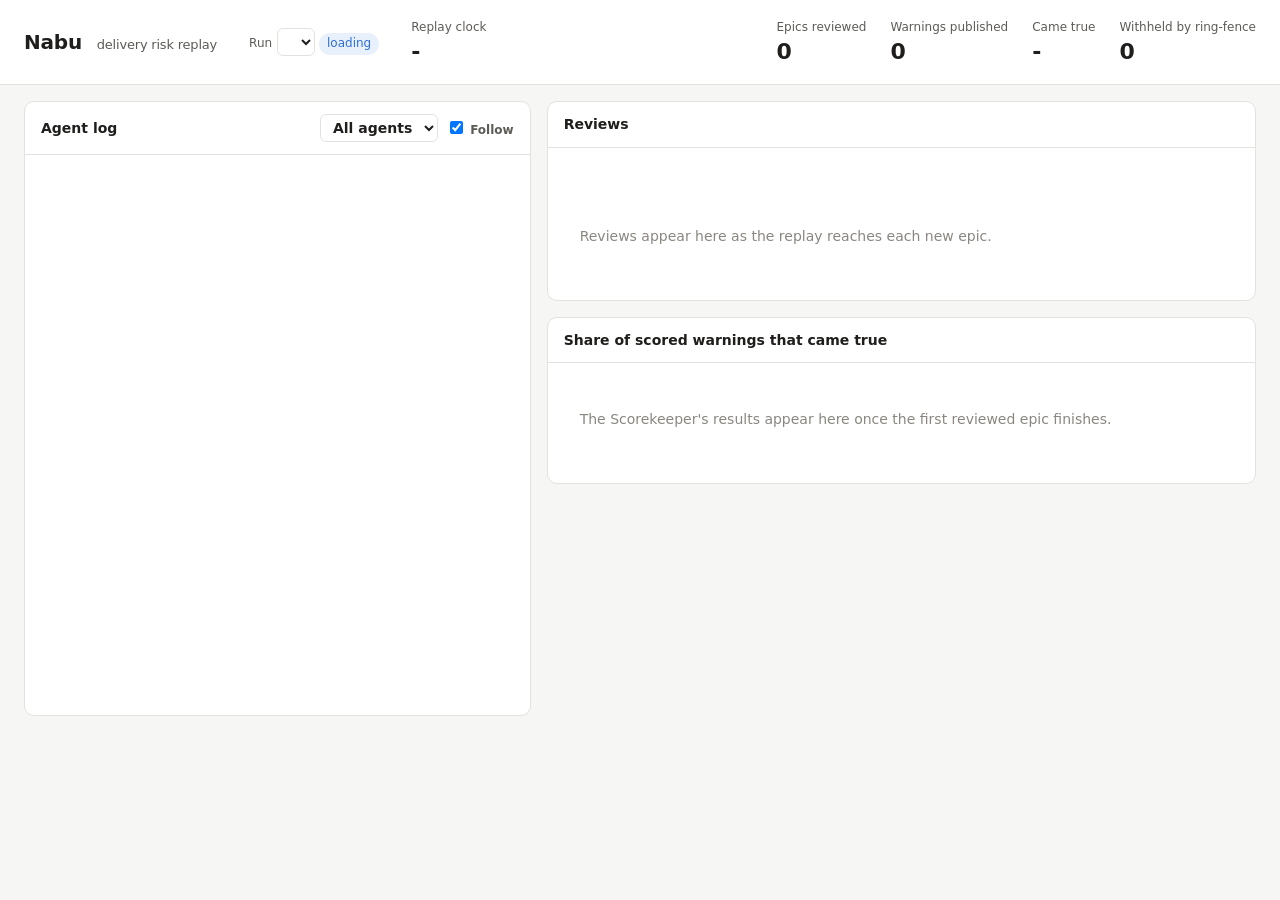
==== web/index.html @ b80f7b8a "Add replay interface and demo project shortlist Co-Authored-By: Claude Opus 5.5 (1M context) <norepl" ====
<!doctype html>
<html lang="en">
<head>
<meta charset="utf-8">
<meta name="viewport" content="width=device-width, initial-scale=1">
<title>Nabu Replay</title>
<style>
:root {
  --bg: #f6f6f4; --surface: #ffffff; --border: #e3e2de; --grid: #ecebe7;
  --ink: #1f1e1c; --ink-2: #5d5b56; --ink-3: #8a8780;
  --accent: #2f6fd6; --accent-tint: #e8f0fc;
  --good: #1f8a4c; --good-tint: #e5f4ea; --bad: #c2412d; --bad-tint: #fbe9e5;
  --warn: #a8650a; --warn-tint: #fbf1de;
  --mono: ui-monospace, SFMono-Regular, Menlo, Consolas, monospace;
}
@media (prefers-color-scheme: dark) {
  :root:not([data-theme="light"]) {
    --bg: #151514; --surface: #1e1e1c; --border: #33322f; --grid: #2a2927;
    --ink: #ecebe7; --ink-2: #b3b0a9; --ink-3: #85827b;
    --accent: #6b9ef0; --accent-tint: #1d2a40;
    --good: #4cc27c; --good-tint: #18301f; --bad: #ef7a64; --bad-tint: #3a1f19;
    --warn: #e0a447; --warn-tint: #352816;
  }
}
* { box-sizing: border-box; }
body { margin: 0; background: var(--bg); color: var(--ink); font: 14px/1.45 system-ui, -apple-system, "Segoe UI", sans-serif; }
header { padding: 16px 24px; display: flex; flex-wrap: wrap; gap: 16px 32px; align-items: center; border-bottom: 1px solid var(--border); background: var(--surface); }
h1 { font-size: 20px; margin: 0; letter-spacing: -0.01em; }
h1 small { font-weight: 400; color: var(--ink-2); font-size: 13px; margin-left: 8px; }
.pill { display: inline-block; padding: 2px 8px; border-radius: 999px; font-size: 12px; background: var(--accent-tint); color: var(--accent); }
.pill.finished { background: var(--good-tint); color: var(--good); }
.clock { font-variant-numeric: tabular-nums; }
.clock b { font-size: 22px; display: block; }
.label { color: var(--ink-2); font-size: 12px; }
.tiles { display: flex; gap: 24px; flex-wrap: wrap; margin-left: auto; }
.tile b { display: block; font-size: 22px; font-variant-numeric: tabular-nums; }
select { font: inherit; color: var(--ink); background: var(--surface); border: 1px solid var(--border); border-radius: 6px; padding: 4px 8px; }
main { display: grid; align-items: start; grid-template-columns: minmax(0, 5fr) minmax(0, 7fr); gap: 16px; padding: 16px 24px; }
.panel { background: var(--surface); border: 1px solid var(--border); border-radius: 10px; min-width: 0; }
.panel > h2 { font-size: 14px; margin: 0; padding: 12px 16px; border-bottom: 1px solid var(--border); display: flex; align-items: center; gap: 8px; }
.panel > h2 .spacer { flex: 1; }
#log { height: 560px; overflow: auto; font-size: 12.5px; }
.row { display: grid; grid-template-columns: 78px 120px 1fr; gap: 8px; padding: 5px 16px; border-bottom: 1px solid var(--grid); }
.row .when { color: var(--ink-3); font-family: var(--mono); font-size: 11.5px; }
.row .who { color: var(--ink-2); font-weight: 600; }
.row .kind { color: var(--ink-3); margin-right: 6px; }
.row.k-hit .kind { color: var(--good); } .row.k-miss .kind { color: var(--bad); }
.row.k-suppressed .kind, .row.k-revise .kind, .row.k-recovered .kind { color: var(--warn); }
.row.new { animation: flash 1.2s ease-out; }
@keyframes flash { from { background: var(--accent-tint); } to { background: transparent; } }
.right { display: grid; gap: 16px; align-content: start; min-width: 0; }
#epics { display: flex; flex-wrap: wrap; gap: 6px; padding: 12px 16px; }
.epic { border: 1px solid var(--border); background: var(--surface); color: var(--ink); border-radius: 8px; padding: 4px 10px; cursor: pointer; font: inherit; font-size: 12.5px; }
.epic[aria-pressed="true"] { border-color: var(--accent); background: var(--accent-tint); }
.epic .n { color: var(--ink-3); margin-left: 4px; }
#review { padding: 16px; }
#review h3 { margin: 0 0 4px; font-size: 17px; }
.summary { color: var(--ink-2); margin: 0 0 12px; }
.forecast { display: flex; gap: 24px; margin: 0 0 16px; }
.forecast b { font-size: 18px; display: block; font-variant-numeric: tabular-nums; }
.warning { border: 1px solid var(--border); border-radius: 8px; padding: 12px; margin-bottom: 10px; }
.warning .meta { display: flex; gap: 8px; align-items: center; font-size: 12px; color: var(--ink-2); margin-bottom: 4px; }
.outcome { margin-left: auto; padding: 1px 8px; border-radius: 999px; font-size: 12px; }
.outcome.hit { background: var(--good-tint); color: var(--good); }
.outcome.miss { background: var(--bad-tint); color: var(--bad); }
.outcome.pending { background: var(--grid); color: var(--ink-2); }
.cites { margin: 8px 0 0; padding: 0; list-style: none; font-size: 12.5px; color: var(--ink-2); }
.cites li { padding: 2px 0; }
.cites code { font-family: var(--mono); font-size: 11.5px; color: var(--ink); }
.fence { border: 1px dashed var(--warn); background: var(--warn-tint); color: var(--ink); border-radius: 8px; padding: 10px 12px; margin-bottom: 10px; font-size: 13px; }
.missing { margin: 4px 0 0 18px; padding: 0; }
.empty { color: var(--ink-3); padding: 24px 16px; }
#chart { padding: 8px 16px 16px; position: relative; }
#chart svg { width: 100%; height: auto; display: block; }
#chart .axis { stroke: var(--border); } #chart .gridline { stroke: var(--grid); }
#chart text { fill: var(--ink-2); font-size: 11px; }
#tip { position: absolute; pointer-events: none; background: var(--ink); color: var(--surface); font-size: 12px; padding: 6px 8px; border-radius: 6px; display: none; white-space: nowrap; }
.mock { background: var(--warn-tint); color: var(--warn); }
@media (max-width: 900px) { main { grid-template-columns: 1fr; padding: 16px; } header { padding: 16px; } #log { height: 360px; } .row { grid-template-columns: 84px 1fr; } .row > span:last-child { grid-column: 1 / -1; } .tiles { margin-left: 0; } }
</style>
</head>
<body>
<header>
  <h1>Nabu <small>delivery risk replay</small></h1>
  <div><span class="label">Run</span> <select id="run"></select> <span id="status" class="pill">loading</span></div>
  <div class="clock"><span class="label">Replay clock</span><b id="clock">-</b></div>
  <div class="tiles">
    <div class="tile"><span class="label">Epics reviewed</span><b id="t-reviews">0</b></div>
    <div class="tile"><span class="label">Warnings published</span><b id="t-warnings">0</b></div>
    <div class="tile"><span class="label">Came true</span><b id="t-acc">-</b></div>
    <div class="tile"><span class="label">Withheld by ring-fence</span><b id="t-fence">0</b></div>
  </div>
</header>
<main>
  <section class="panel">
    <h2>Agent log <span class="spacer"></span>
      <select id="agent-filter" aria-label="Filter by agent"><option value="">All agents</option></select>
      <label class="label"><input type="checkbox" id="follow" checked> Follow</label>
    </h2>
    <div id="log" role="log" aria-live="polite"></div>
  </section>
  <div class="right">
    <section class="panel">
      <h2>Reviews <span class="spacer"></span><span class="label" id="viewer"></span></h2>
      <div id="epics"></div>
      <div id="review"><p class="empty">Reviews appear here as the replay reaches each new epic.</p></div>
    </section>
    <section class="panel">
      <h2>Share of scored warnings that came true</h2>
      <div id="chart"><p class="empty">The Scorekeeper's results appear here once the first reviewed epic finishes.</p><div id="tip"></div></div>
    </section>
  </div>
</main>
<script>
const AGENT = { replay: "Replay clock", planner: "Planner", data_quality: "Data quality", estimator: "Estimator",
  dependency_hunter: "Dependency hunter", gap_finder: "Gap finder", critic: "Critic", writer: "Writer",
  scorekeeper: "Scorekeeper", historian: "Historian" };
const $ = id => document.getElementById(id);
const esc = s => String(s ?? "").replace(/[&<>"]/g, c => ({ "&": "&amp;", "<": "&lt;", ">": "&gt;", '"': "&quot;" }[c]));
const day = iso => iso ? iso.slice(0, 10) : "";
const params = new URLSearchParams(location.search);
let run = params.get("run"), after = 0, data = null, selected = null, timer = null;
const seenAgents = new Set();

async function init() {
  const runs = await (await fetch("/api/runs")).json();
  if (!runs.length) { $("status").textContent = "no runs yet"; return; }
  run = run || runs[0].id;
  $("run").innerHTML = runs.map(r => `<option ${r.id === run ? "selected" : ""}>${esc(r.id)}</option>`).join("");
  $("run").onchange = () => { location.search = "?run=" + encodeURIComponent($("run").value); };
  $("agent-filter").onchange = applyFilter;
  poll();
}

async function poll() {
  try {
    const res = await fetch(`/api/state?run=${encodeURIComponent(run)}&after=${after}`);
    if (res.ok) render(await res.json());
  } catch (e) { /* server restarting; try again */ }
  const done = data && data.run.status === "finished";
  timer = setTimeout(poll, done ? 10000 : 1500);
}

function render(s) {
  const first = data === null;
  data = s;
  const r = s.run;
  $("status").textContent = r.status;
  $("status").className = "pill " + (r.status === "finished" ? "finished" : "");
  $("clock").textContent = day(r.clock) || "-";
  $("viewer").textContent = `Reader sees: ${r.viewer_scopes.join(", ")}`;
  appendLog(s.log, first);
  if (s.log.length) after = s.log[s.log.length - 1].seq;
  const published = s.reviews.reduce((n, v) => n + v.report.warnings.length, 0);
  const fenced = s.reviews.reduce((n, v) => n + (v.report.suppressed_by_ring_fence || 0), 0);
  const scored = Object.values(s.scores), hits = scored.filter(x => x.hit).length;
  $("t-reviews").textContent = s.reviews.length;
  $("t-warnings").textContent = published;
  $("t-acc").textContent = scored.length ? `${Math.round(100 * hits / scored.length)}% (${hits}/${scored.length})` : "-";
  $("t-fence").textContent = fenced;
  renderEpics(s);
  renderChart(r.stats.accuracy || []);
}

function appendLog(rows, first) {
  const box = $("log");
  const filter = $("agent-filter").value;
  const frag = document.createDocumentFragment();
  for (const e of rows) {
    if (!seenAgents.has(e.agent)) {
      seenAgents.add(e.agent);
      $("agent-filter").insertAdjacentHTML("beforeend", `<option value="${esc(e.agent)}">${esc(AGENT[e.agent] || e.agent)}</option>`);
    }
    const div = document.createElement("div");
    div.className = `row k-${e.kind}${first ? "" : " new"}`;
    div.dataset.agent = e.agent;
    if (filter && e.agent !== filter) div.hidden = true;
    div.innerHTML = `<span class="when">${esc(day(e.sim_at))}</span><span class="who">${esc(AGENT[e.agent] || e.agent)}</span>` +
      `<span><span class="kind">${esc(e.kind)}</span>${esc(e.message)}</span>`;
    frag.appendChild(div);
  }
  box.appendChild(frag);
  if ($("follow").checked && rows.length) box.scrollTop = box.scrollHeight;
}

function applyFilter() {
  const f = $("agent-filter").value;
  for (const row of $("log").children) row.hidden = !!f && row.dataset.agent !== f;
}

function renderEpics(s) {
  if (!s.reviews.length) return;
  if (!selected || !s.reviews.some(v => v.epic_id === selected)) selected = s.reviews[s.reviews.length - 1].epic_id;
  $("epics").innerHTML = s.reviews.map(v => {
    const n = v.report.warnings.length;
    return `<button class="epic" aria-pressed="${v.epic_id === selected}" data-id="${esc(v.epic_id)}">${esc(v.report.epic)}<span class="n">${n}</span></button>`;
  }).join("");
  for (const b of $("epics").children) b.onclick = () => { selected = b.dataset.id; renderEpics(data); };
  renderReview(s.reviews.find(v => v.epic_id === selected), s);
}

function renderReview(v, s) {
  const r = v.report, f = r.forecast || {};
  const fmt = d => d == null ? "-" : `${d} days`;
  let html = `<h3>${esc(r.epic)} ${esc(r.title)}</h3><p class="summary">Reviewed as of ${esc(day(r.as_of))}, using only what was known then.</p>`;
  html += `<div class="forecast"><div><span class="label">P50</span><b>${fmt(f.p50_days)}</b></div><div><span class="label">P90</span><b>${fmt(f.p90_days)}</b></div></div>`;
  if (r.suppressed_by_ring_fence) {
    html += `<div class="fence">${r.suppressed_by_ring_fence} warning${r.suppressed_by_ring_fence > 1 ? "s" : ""} withheld: the evidence is in a scope this reader can't see.</div>`;
  }
  if (!r.warnings.length) html += `<p class="empty">No warnings passed the critic for this epic.</p>`;
  for (const w of r.warnings) {
    const sc = s.scores[w.id];
    const out = sc ? (sc.hit ? `<span class="outcome hit">&#10003; Came true</span>` : `<span class="outcome miss">&#10007; Didn't happen</span>`)
                   : `<span class="outcome pending">Waiting for outcome</span>`;
    const cites = w.evidence.map(id => {
      const it = s.items[id];
      return `<li><code>${esc(it ? it.key : id)}</code> ${esc(it ? it.title : "")}</li>`;
    }).join("");
    html += `<div class="warning"><div class="meta"><b>${esc(AGENT[w.agent] || w.agent)}</b><span>${esc(w.confidence || "")} confidence</span>${out}</div>` +
      `<div>${esc(w.claim)}</div>${sc && sc.detail ? `<div class="label">${esc(sc.detail)}</div>` : ""}` +
      `<ul class="cites">${cites}</ul></div>`;
  }
  if (r.missing_tickets && r.missing_tickets.length) {
    html += `<div class="label">Suggested missing tickets</div><ul class="missing">${r.missing_tickets.map(t => `<li>${esc(t)}</li>`).join("")}</ul>`;
  }
  $("review").innerHTML = html;
}

function renderChart(points) {
  const box = $("chart");
  if (!points.length) return;
  const W = 640, H = 220, L = 44, R = 16, T = 12, B = 28;
  const xs = points.map(p => Date.parse(p[0])), lo = Math.min(...xs), hi = Math.max(...xs, lo + 1);
  const X = t => L + (t - lo) / (hi - lo) * (W - L - R), Y = v => T + (1 - v) * (H - T - B);
  const grid = [0, 0.25, 0.5, 0.75, 1].map(v =>
    `<line class="gridline" x1="${L}" x2="${W - R}" y1="${Y(v)}" y2="${Y(v)}"/><text x="${L - 6}" y="${Y(v) + 4}" text-anchor="end">${v * 100}%</text>`).join("");
  const d = points.map((p, i) => `${i ? "L" : "M"}${X(xs[i]).toFixed(1)} ${Y(p[1]).toFixed(1)}`).join("");
  const dots = points.map((p, i) => `<circle cx="${X(xs[i])}" cy="${Y(p[1])}" r="4" fill="var(--accent)" stroke="var(--surface)" stroke-width="2"/>`).join("");
  const hits = points.map((p, i) => `<rect x="${X(xs[i]) - 12}" y="${T}" width="24" height="${H - T - B}" fill="transparent" data-i="${i}"/>`).join("");
  box.innerHTML = `<svg viewBox="0 0 ${W} ${H}" role="img" aria-label="Share of scored warnings that came true, over replay time">${grid}` +
    `<line class="axis" x1="${L}" x2="${W - R}" y1="${Y(0)}" y2="${Y(0)}"/>` +
    `<text x="${L}" y="${H - 8}">${day(points[0][0])}</text><text x="${W - R}" y="${H - 8}" text-anchor="end">${day(points[points.length - 1][0])}</text>` +
    `<path d="${d}" fill="none" stroke="var(--accent)" stroke-width="2" stroke-linejoin="round"/>${dots}${hits}</svg><div id="tip"></div>`;
  const tip = $("tip");
  for (const rect of box.querySelectorAll("rect[data-i]")) {
    rect.onmouseenter = ev => {
      const p = points[+rect.dataset.i];
      tip.textContent = `${day(p[0])}: ${Math.round(p[1] * 100)}% came true so far`;
      const bb = box.getBoundingClientRect(), rb = rect.getBoundingClientRect();
      tip.style.left = `${Math.min(rb.left - bb.left, bb.width - 200)}px`; tip.style.top = "8px"; tip.style.display = "block";
    };
    rect.onmouseleave = () => { tip.style.display = "none"; };
  }
}

init();
</script>
</body>
</html>
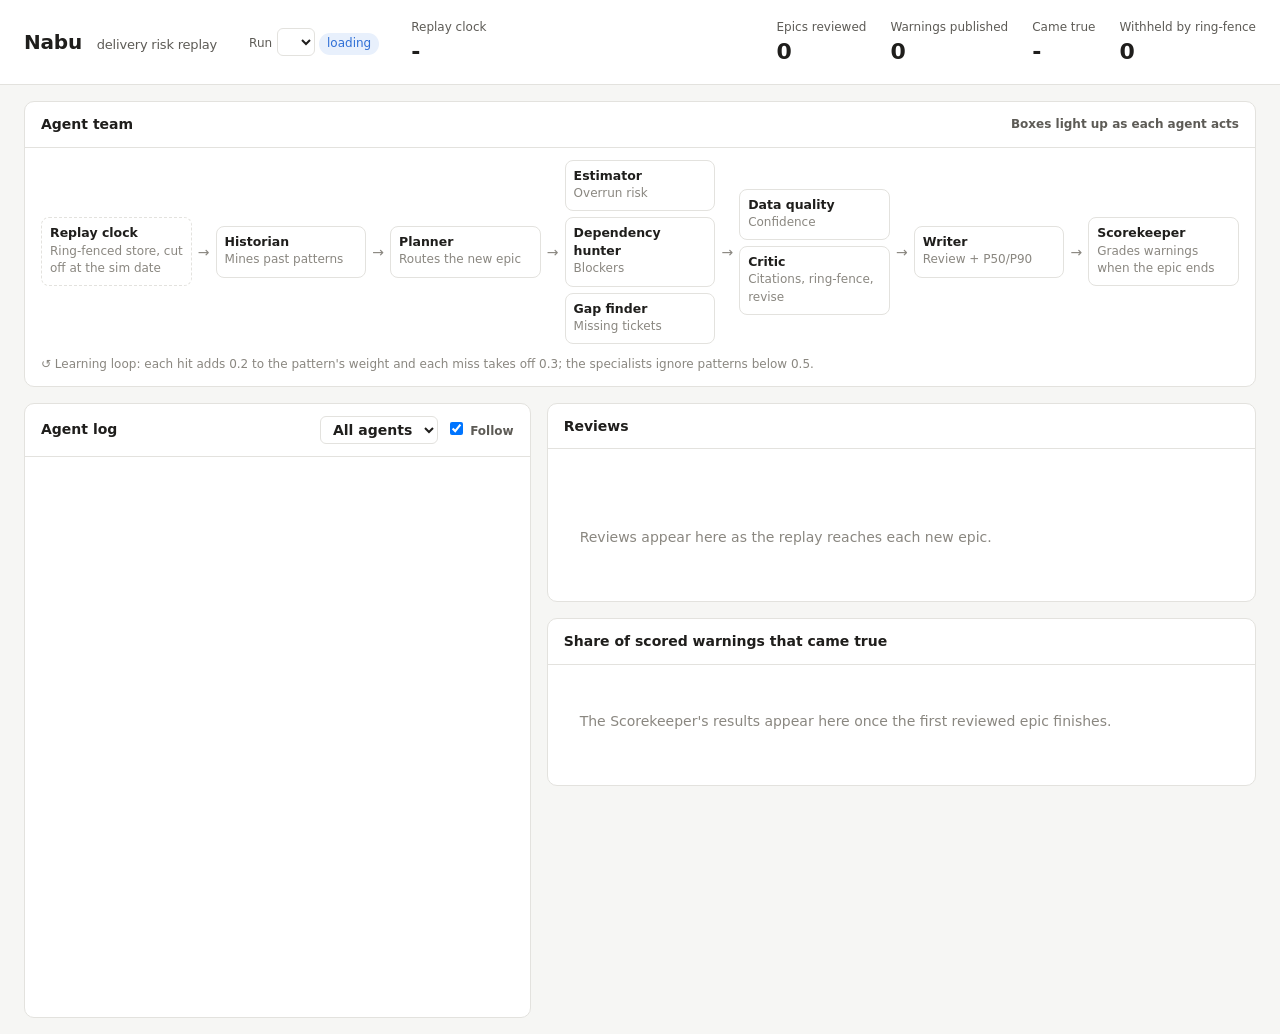
==== commit bd4e597f: "Interface: live agent-team diagram, plus replay --pace for demos Co-Authored-By: Claude Opus 5.5 (1M" ====
--- a/web/index.html
+++ b/web/index.html
@@ -75,8 +75,21 @@
 #chart .axis { stroke: var(--border); } #chart .gridline { stroke: var(--grid); }
 #chart text { fill: var(--ink-2); font-size: 11px; }
 #tip { position: absolute; pointer-events: none; background: var(--ink); color: var(--surface); font-size: 12px; padding: 6px 8px; border-radius: 6px; display: none; white-space: nowrap; }
+#team { display: flex; align-items: stretch; gap: 6px; padding: 12px 16px; overflow-x: auto; }
+#team .col { display: flex; flex-direction: column; gap: 6px; justify-content: center; flex: 1 1 0; min-width: 118px; }
+#team .arrow { align-self: center; color: var(--ink-3); flex: none; }
+.agent { border: 1px solid var(--border); border-radius: 8px; padding: 6px 8px; font-size: 12px; transition: background .4s, border-color .4s; }
+.agent b { display: block; font-size: 12.5px; }
+.agent .role { color: var(--ink-3); }
+.agent .last { color: var(--ink-2); display: block; white-space: nowrap; overflow: hidden; text-overflow: ellipsis; margin-top: 2px; font-family: var(--mono); font-size: 11px; }
+.agent.store { border-style: dashed; }
+.agent.active { border-color: var(--accent); background: var(--accent-tint); }
+.agent.active.k-hit { border-color: var(--good); background: var(--good-tint); }
+.agent.active.k-miss { border-color: var(--bad); background: var(--bad-tint); }
+.agent.active.k-suppressed, .agent.active.k-revise, .agent.active.k-recovered { border-color: var(--warn); background: var(--warn-tint); }
+.loop { padding: 0 16px 12px; font-size: 12px; color: var(--ink-3); }
 .mock { background: var(--warn-tint); color: var(--warn); }
-@media (max-width: 900px) { main { grid-template-columns: 1fr; padding: 16px; } header { padding: 16px; } #log { height: 360px; } .row { grid-template-columns: 84px 1fr; } .row > span:last-child { grid-column: 1 / -1; } .tiles { margin-left: 0; } }
+@media (max-width: 900px) { #team { flex-wrap: wrap; } #team .arrow { display: none; } main { grid-template-columns: 1fr; padding: 16px; } header { padding: 16px; } #log { height: 360px; } .row { grid-template-columns: 84px 1fr; } .row > span:last-child { grid-column: 1 / -1; } .tiles { margin-left: 0; } }
 </style>
 </head>
 <body>
@@ -91,6 +104,32 @@
     <div class="tile"><span class="label">Withheld by ring-fence</span><b id="t-fence">0</b></div>
   </div>
 </header>
+<section class="panel" style="margin: 16px 24px 0">
+  <h2>Agent team <span class="spacer"></span><span class="label">Boxes light up as each agent acts</span></h2>
+  <div id="team">
+    <div class="col"><div class="agent store" data-agent="replay"><b>Replay clock</b><span class="role">Ring-fenced store, cut off at the sim date</span><span class="last"></span></div></div>
+    <span class="arrow">&rarr;</span>
+    <div class="col"><div class="agent" data-agent="historian"><b>Historian</b><span class="role">Mines past patterns</span><span class="last"></span></div></div>
+    <span class="arrow">&rarr;</span>
+    <div class="col"><div class="agent" data-agent="planner"><b>Planner</b><span class="role">Routes the new epic</span><span class="last"></span></div></div>
+    <span class="arrow">&rarr;</span>
+    <div class="col">
+      <div class="agent" data-agent="estimator"><b>Estimator</b><span class="role">Overrun risk</span><span class="last"></span></div>
+      <div class="agent" data-agent="dependency_hunter"><b>Dependency hunter</b><span class="role">Blockers</span><span class="last"></span></div>
+      <div class="agent" data-agent="gap_finder"><b>Gap finder</b><span class="role">Missing tickets</span><span class="last"></span></div>
+    </div>
+    <span class="arrow">&rarr;</span>
+    <div class="col">
+      <div class="agent" data-agent="data_quality"><b>Data quality</b><span class="role">Confidence</span><span class="last"></span></div>
+      <div class="agent" data-agent="critic"><b>Critic</b><span class="role">Citations, ring-fence, revise</span><span class="last"></span></div>
+    </div>
+    <span class="arrow">&rarr;</span>
+    <div class="col"><div class="agent" data-agent="writer"><b>Writer</b><span class="role">Review + P50/P90</span><span class="last"></span></div></div>
+    <span class="arrow">&rarr;</span>
+    <div class="col"><div class="agent" data-agent="scorekeeper"><b>Scorekeeper</b><span class="role">Grades warnings when the epic ends</span><span class="last"></span></div></div>
+  </div>
+  <div class="loop">&#8634; Learning loop: each hit adds 0.2 to the pattern's weight and each miss takes off 0.3; the specialists ignore patterns below 0.5.</div>
+</section>
 <main>
   <section class="panel">
     <h2>Agent log <span class="spacer"></span>
@@ -178,9 +217,24 @@
     div.innerHTML = `<span class="when">${esc(day(e.sim_at))}</span><span class="who">${esc(AGENT[e.agent] || e.agent)}</span>` +
       `<span><span class="kind">${esc(e.kind)}</span>${esc(e.message)}</span>`;
     frag.appendChild(div);
+    if (first) pulse(e, false); else queue.push(e);
   }
   box.appendChild(frag);
   if ($("follow").checked && rows.length) box.scrollTop = box.scrollHeight;
+}
+
+// A step's log rows land together when it commits, so play them through the boxes one at a time.
+const queue = [], pulseTimers = {};
+setInterval(() => { if (queue.length > 40) queue.splice(0, queue.length - 40); if (queue.length) pulse(queue.shift(), true); }, 350);
+function pulse(e, flash) {
+  const box = document.querySelector(`.agent[data-agent="${e.agent}"]`);
+  if (!box) return;
+  box.querySelector(".last").textContent = `${e.kind}: ${e.message}`;
+  box.querySelector(".last").title = e.message;
+  if (!flash) return;
+  box.className = `agent${e.agent === "replay" ? " store" : ""} active k-${e.kind}`;
+  clearTimeout(pulseTimers[e.agent]);
+  pulseTimers[e.agent] = setTimeout(() => box.classList.remove("active"), 1800);
 }
 
 function applyFilter() {
